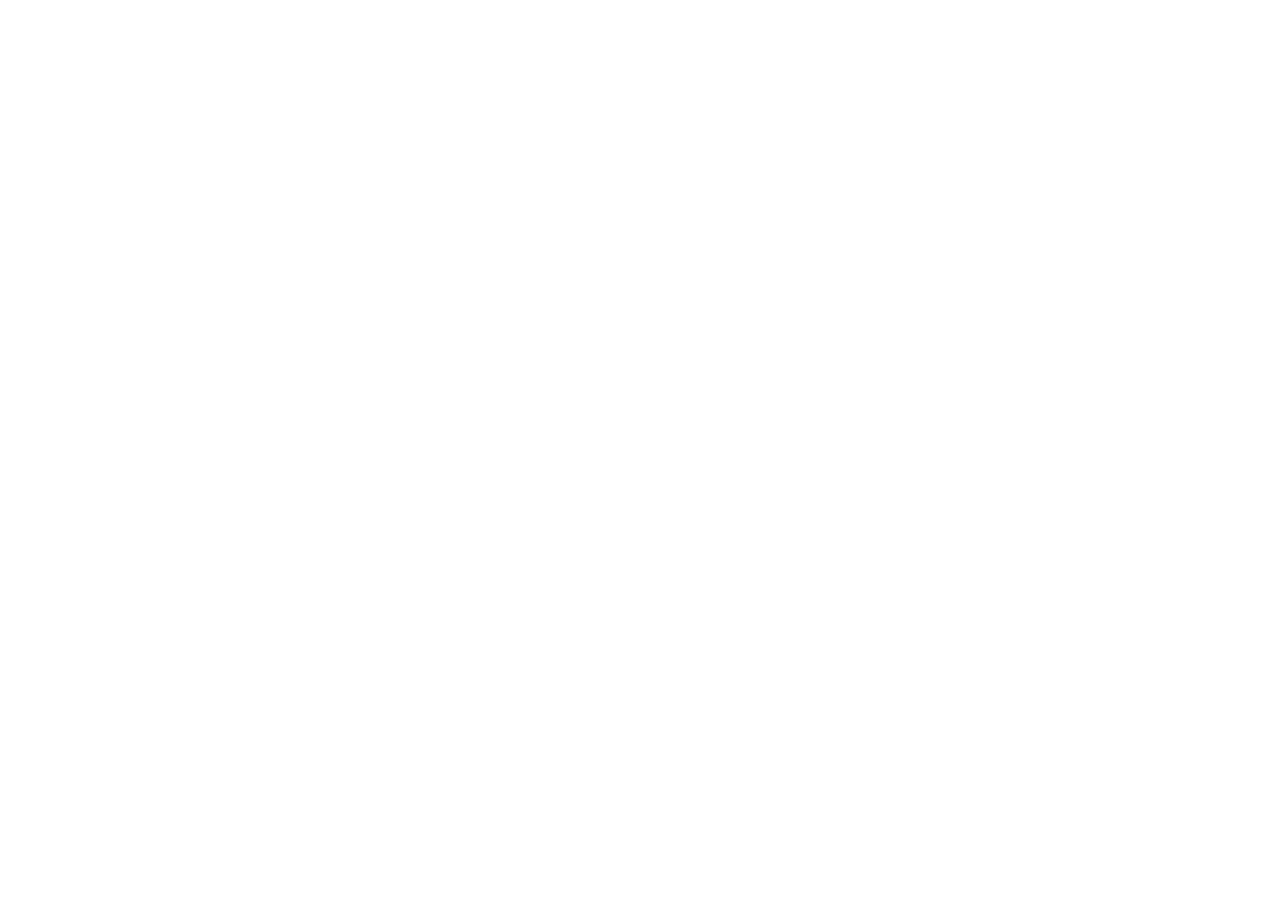
==== index.html @ 50833e90 "Create index.html" ====
<!DOCTYPE html>
<html>
<head>
<meta http-equiv="refresh" content="0; url=https://repo.github.io/Website/code/html/index.html">
<title>Nicholas Moore</title>
<link rel="stylesheet" href="/css/main.css">
</head>

<body>

</body>


</html>
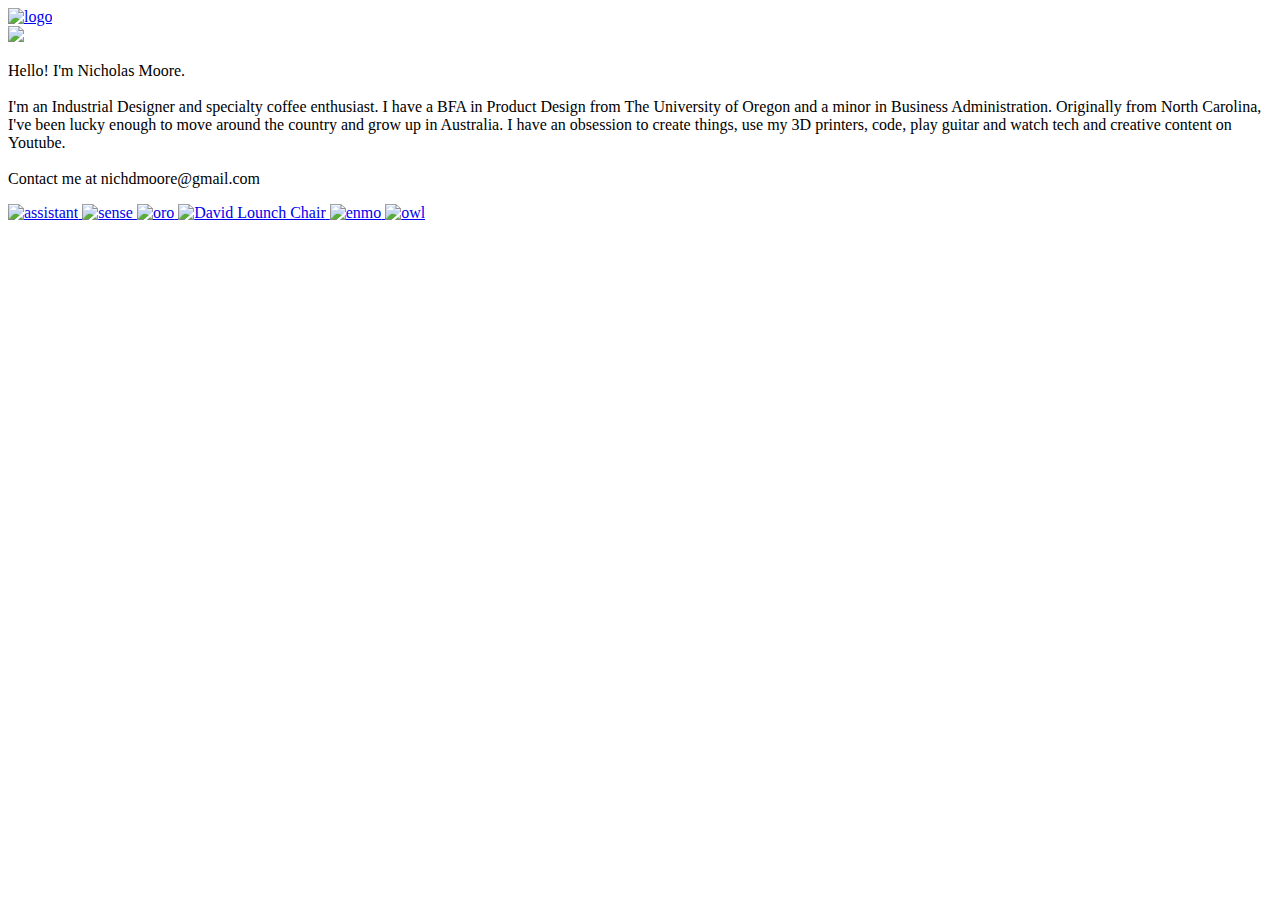
==== commit 49ffa11b: "Update index.html" ====
--- a/index.html
+++ b/index.html
@@ -1,7 +1,7 @@
 <!DOCTYPE html>
 <html>
 <head>
-<meta http-equiv="refresh" content="0; url=https://repo.github.io/Website/code/html/index.html">
+<meta http-equiv="refresh" content="0; url=https://nicholomo.github.io/website/html/index.html">
 <title>Nicholas Moore</title>
 <link rel="stylesheet" href="/css/main.css">
 </head>
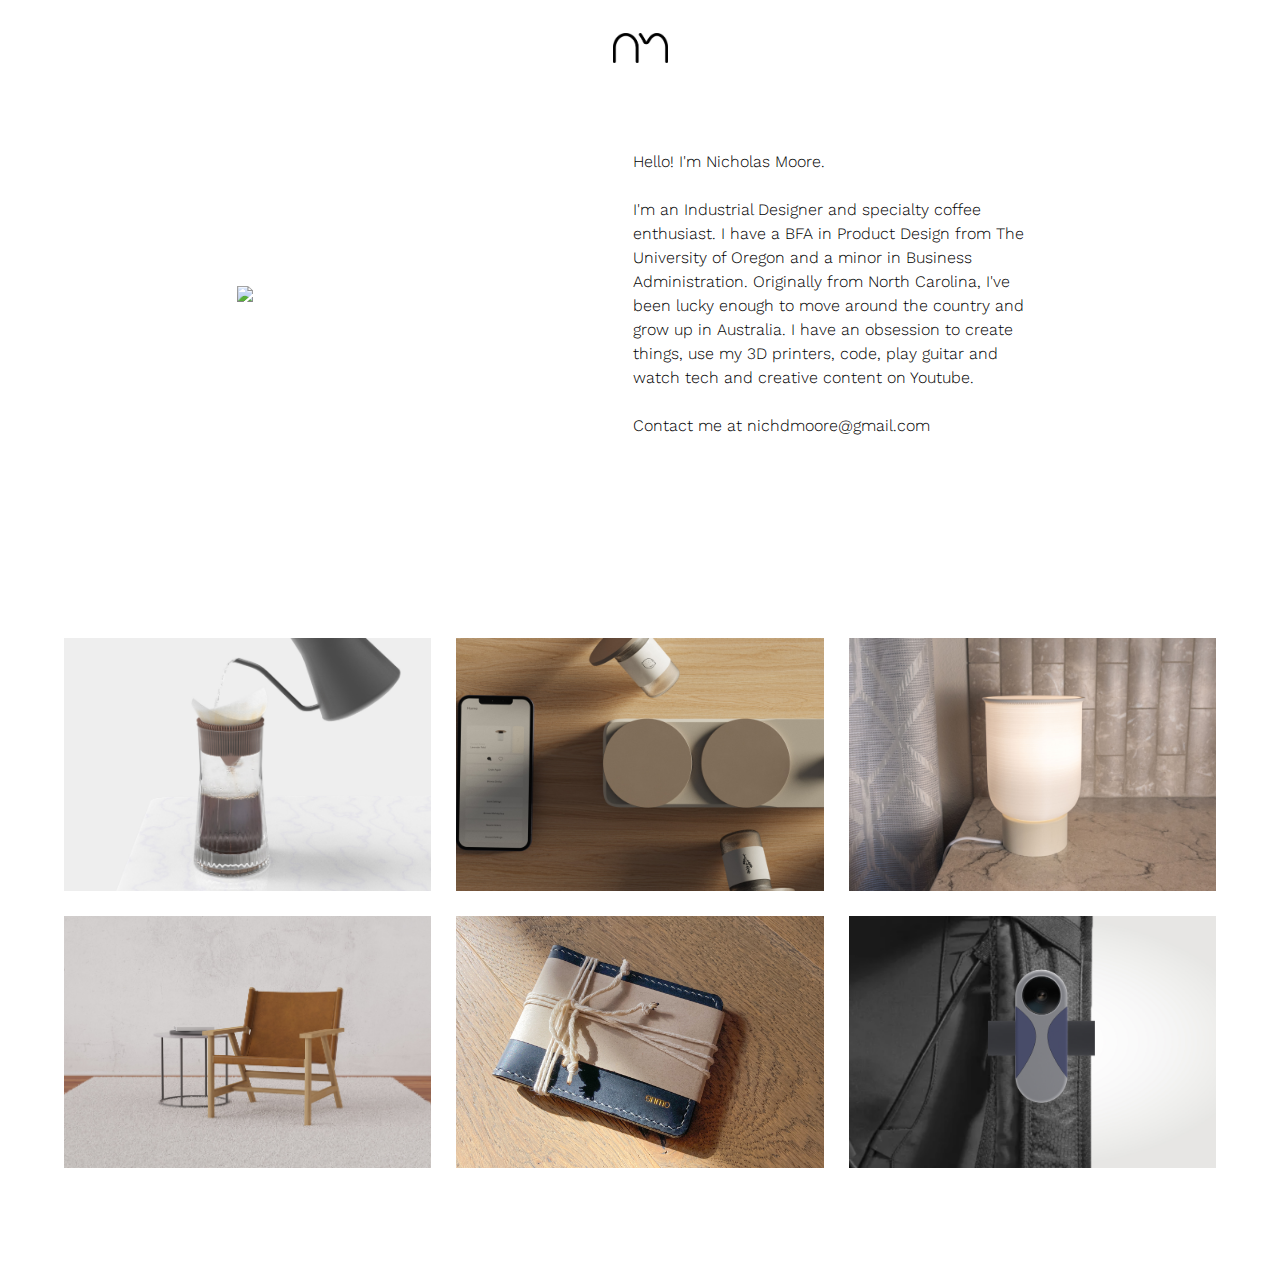
==== commit ca88ea8d: "Update index.html" ====
--- a/index.html
+++ b/index.html
@@ -1,7 +1,7 @@
 <!DOCTYPE html>
 <html>
 <head>
-<meta http-equiv="refresh" content="0; url=https://nicholomo.github.io/website/html/index.html">
+<meta http-equiv="refresh" content="0; url=https://nicholomo.github.io/html/index.html">
 <title>Nicholas Moore</title>
 <link rel="stylesheet" href="/css/main.css">
 </head>
--- a/css/main.css
+++ b/css/main.css
@@ -0,0 +1,100 @@
+* {
+  margin: 0;
+  padding: 0;
+  text-decoration: none;
+  color: black;
+  font-family: wslight;
+}
+
+@font-face {
+  font-family: wslight;
+  src: url(/assets/WorkSans-Light.ttf);
+  /*src: url(WorkSans-Light.ttf);*/
+}
+.header {
+  display: flex;
+  justify-content: center;
+  align-items: center;
+  height: 100px;
+}
+.header #logo {
+  width: 55px;
+  height: auto;
+  cursor: pointer;
+}
+
+#aboutMeContainer {
+  margin-top: 50px;
+  display: flex;
+  justify-content: center;
+  align-items: center;
+}
+#aboutMeContainer #aboutMe {
+  display: flex;
+  flex-direction: row;
+  align-items: center;
+  justify-content: center;
+  width: 80%;
+  gap: 50px;
+}
+#aboutMeContainer #aboutMe #profilePhoto {
+  width: 27vw;
+  height: auto;
+}
+#aboutMeContainer #aboutMe #aboutMeText {
+  width: 40%;
+  line-height: 1.5;
+}
+
+#portfolioGridContainer {
+  display: flex;
+  justify-content: center;
+  align-items: center;
+  margin-top: 200px;
+  margin-bottom: 100px;
+  width: 100vw;
+}
+#portfolioGridContainer #portfolioGrid {
+  display: grid;
+  grid-template-columns: 1fr 1fr 1fr;
+  grid-template-rows: auto;
+  -moz-column-gap: 25px;
+       column-gap: 25px;
+  row-gap: 25px;
+  width: 90%;
+}
+#portfolioGridContainer #portfolioGrid .project {
+  display: flex;
+  aspect-ratio: 4/2.75;
+  cursor: pointer;
+}
+#portfolioGridContainer #portfolioGrid .project img {
+  width: 100%;
+  -o-object-fit: cover;
+     object-fit: cover;
+}
+
+#assistantPage {
+  background-color: rgb(251, 251, 251);
+}
+
+.projectPresentationContainer {
+  display: flex;
+  justify-content: center;
+  align-items: center;
+  margin-top: 100px;
+  padding-top: 5vw;
+  margin-bottom: 100px;
+  width: 100vw;
+}
+.projectPresentationContainer .projectPresentation {
+  display: grid;
+  grid-template-columns: 1fr;
+  grid-template-rows: auto;
+  width: 90%;
+}
+.projectPresentationContainer .projectPresentation img {
+  width: 100%;
+  -o-object-fit: cover;
+     object-fit: cover;
+}/*# sourceMappingURL=main.css.map */